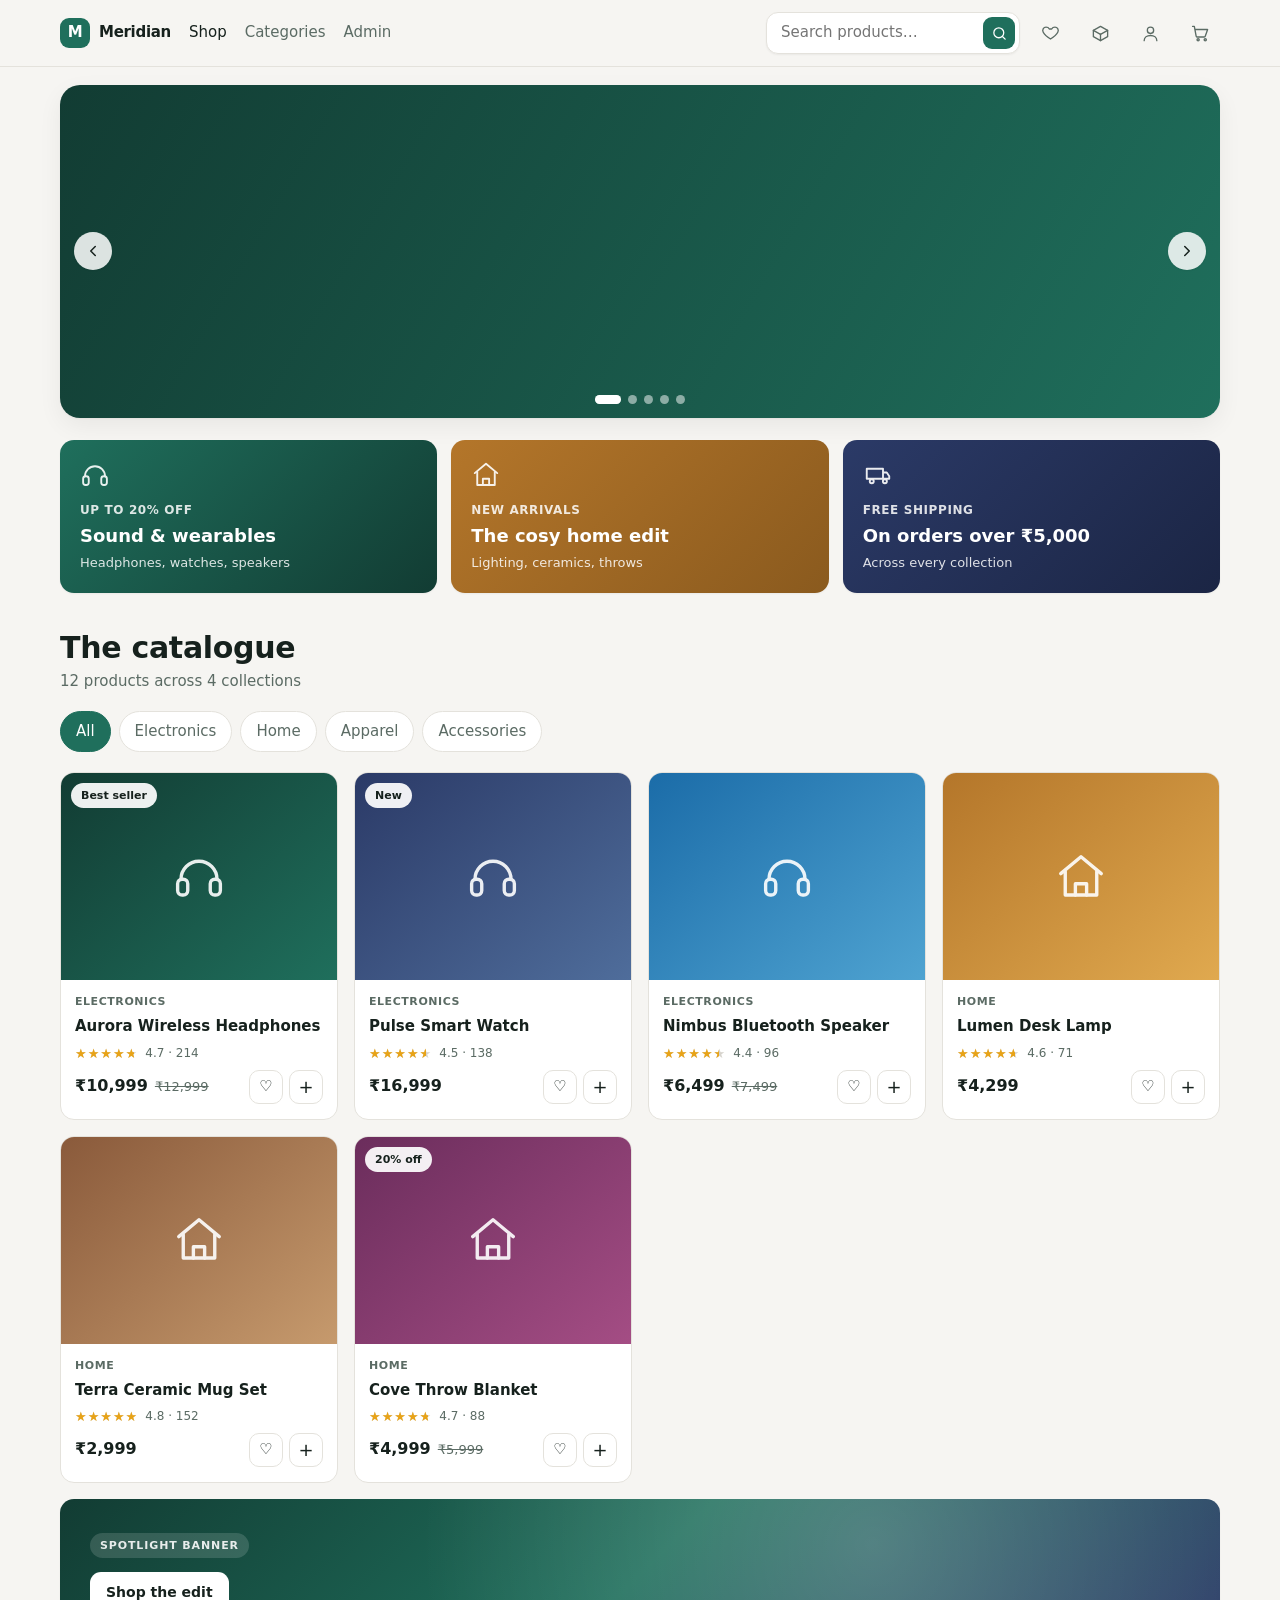
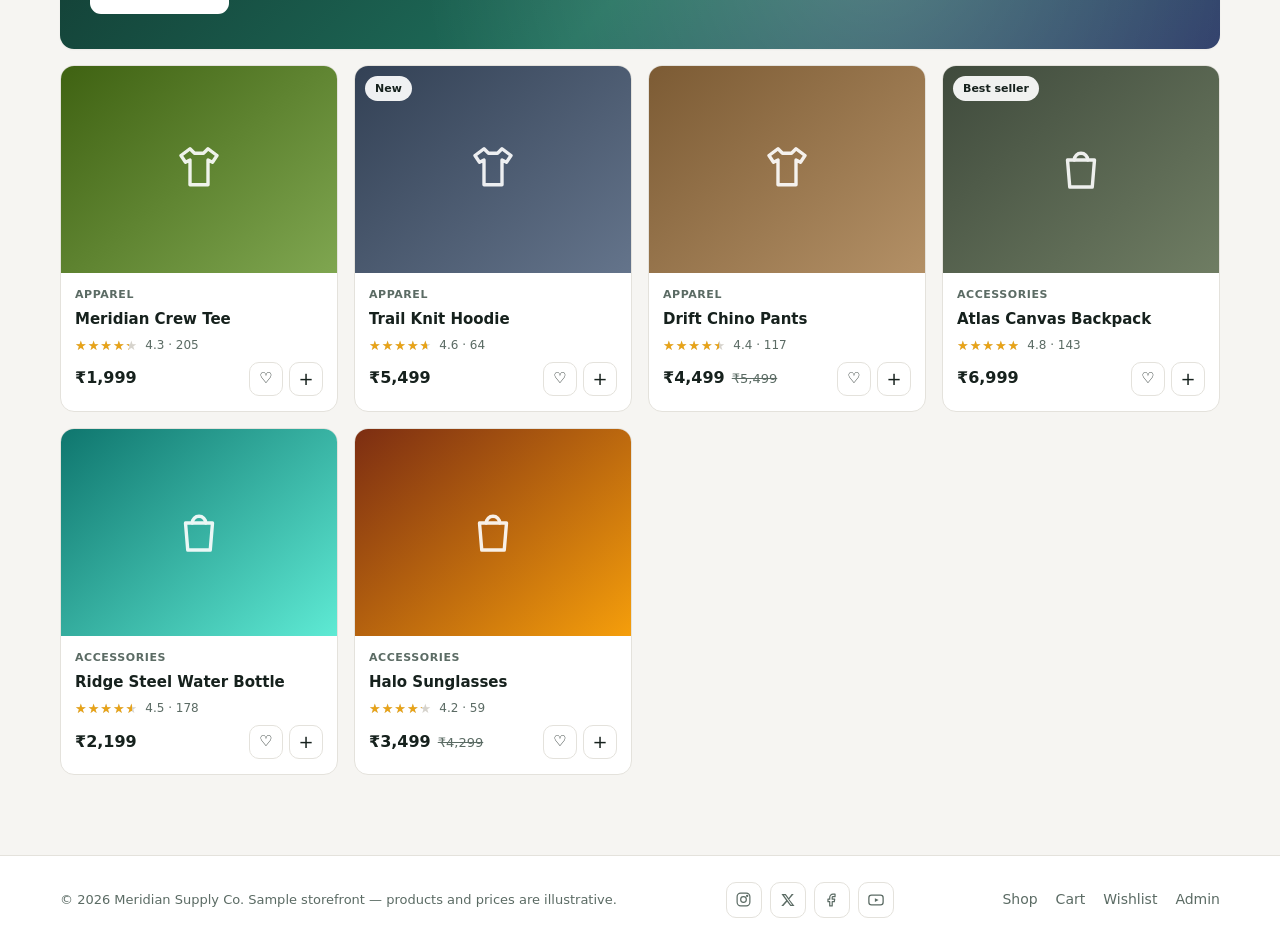
==== index.html @ 1665ed3d "Add files via upload" ====
<!doctype html>
<html lang="en">
<head>
  <meta charset="utf-8" />
  <meta name="viewport" content="width=device-width, initial-scale=1" />
  <title>Meridian — Everyday essentials, thoughtfully sourced</title>
  <meta name="description" content="Meridian is a multi-category storefront for electronics, home goods, apparel and accessories. Shop a curated catalogue with fast, secure checkout." />
  <link rel="stylesheet" href="css/styles.css" />
</head>
<body>
  <header class="site-header">
    <div class="wrap header-inner">
      <a class="brand" href="index.html">
        <span class="mark">M</span>
        <span data-store-name>Meridian</span>
      </a>
      <nav class="main-nav" aria-label="Primary">
        <a href="index.html" aria-current="page">Shop</a>
        <a href="index.html#catalogue" data-scroll>Categories</a>
        <a href="html/admin.html">Admin</a>
      </nav>
      <div class="header-actions">
        <form class="search" role="search" action="index.html" method="get" id="search-form">
          <input type="search" id="search-input" name="q" placeholder="Search products…" aria-label="Search products" autocomplete="off" />
          <button type="submit" aria-label="Search">
            <svg width="17" height="17" viewBox="0 0 24 24" fill="none" stroke="currentColor" stroke-width="1.8" stroke-linecap="round"><circle cx="11" cy="11" r="7"/><path d="m20 20-3.5-3.5"/></svg>
          </button>
        </form>
        <a class="icon-btn" href="html/wishlist.html" aria-label="Wishlist">
          <svg width="19" height="19" viewBox="0 0 24 24" fill="none" stroke="currentColor" stroke-width="1.7" stroke-linecap="round" stroke-linejoin="round"><path d="M12 20s-7-4.6-9.2-8.6C1.2 8.4 3 5 6.4 5c2 0 3.4 1 4.1 2.3h3c.7-1.3 2.1-2.3 4.1-2.3 3.4 0 5.2 3.4 3.6 6.4C19 15.4 12 20 12 20Z" transform="translate(0 -1)"/></svg>
          <span class="icon-badge" data-wishlist-count data-count="0">0</span>
        </a>
        <a class="icon-btn" href="html/orders.html" aria-label="Your orders">
          <svg width="19" height="19" viewBox="0 0 24 24" fill="none" stroke="currentColor" stroke-width="1.7" stroke-linecap="round" stroke-linejoin="round"><path d="M21 8 12 3 3 8v8l9 5 9-5Z"/><path d="M3 8l9 5 9-5"/><path d="M12 13v8"/></svg>
        </a>
        <a class="icon-btn" href="html/profile.html" aria-label="Your profile">
          <svg width="19" height="19" viewBox="0 0 24 24" fill="none" stroke="currentColor" stroke-width="1.7" stroke-linecap="round" stroke-linejoin="round"><circle cx="12" cy="8" r="4"/><path d="M4 21c0-4 3.6-6.5 8-6.5s8 2.5 8 6.5"/></svg>
        </a>
        <a class="cart-link" href="html/cart.html" aria-label="View cart">
          <svg width="18" height="18" viewBox="0 0 24 24" fill="none" stroke="currentColor" stroke-width="1.7" stroke-linecap="round" stroke-linejoin="round"><circle cx="9" cy="20" r="1.4"/><circle cx="18" cy="20" r="1.4"/><path d="M2 3h2.2l2.3 12.2a1.5 1.5 0 0 0 1.5 1.2h8.6a1.5 1.5 0 0 0 1.5-1.2L21 7H5.3"/></svg>
          <span>Cart</span>
          <span class="cart-badge" data-cart-count data-count="0">0</span>
        </a>
      </div>
    </div>
  </header>

  <main class="wrap">
    <section class="hero" id="hero" aria-roledescription="carousel" aria-label="Featured promotions">
      <div class="hero-slider" id="hero-slider"></div>
      <button class="hero-arrow prev" id="hero-prev" aria-label="Previous slide">
        <svg width="18" height="18" viewBox="0 0 24 24" fill="none" stroke="currentColor" stroke-width="2" stroke-linecap="round" stroke-linejoin="round"><path d="m15 18-6-6 6-6"/></svg>
      </button>
      <button class="hero-arrow next" id="hero-next" aria-label="Next slide">
        <svg width="18" height="18" viewBox="0 0 24 24" fill="none" stroke="currentColor" stroke-width="2" stroke-linecap="round" stroke-linejoin="round"><path d="m9 18 6-6-6-6"/></svg>
      </button>
      <div class="dots" id="hero-dots" role="tablist" aria-label="Choose slide"></div>
    </section>

    <section class="banners" id="banners" aria-label="Promotions"></section>

    <section class="section" id="catalogue">
      <div class="section-head">
        <div>
          <h2>The catalogue</h2>
          <p><span id="result-count">12</span> products across <span id="collection-count">four</span> collections</p>
        </div>
      </div>

      <div class="filters" id="filters" role="group" aria-label="Filter by category"></div>

      <div class="grid" id="grid" aria-live="polite"></div>

      <p id="no-results" class="empty" hidden>No products match your search or category.</p>
    </section>
  </main>

  <footer class="site-footer">
    <div class="wrap footer-inner">
      <div>
        <p>© 2026 <span data-store-name>Meridian</span> Supply Co. Sample storefront — products and prices are illustrative.</p>
      </div>
      <div class="footer-social" aria-label="Social media">
        <a href="https://www.instagram.com/" target="_blank" rel="noopener" aria-label="Meridian on Instagram"><svg width="17" height="17" viewBox="0 0 24 24" fill="none" stroke="currentColor" stroke-width="1.7" stroke-linecap="round" stroke-linejoin="round"><rect x="3" y="3" width="18" height="18" rx="5"/><circle cx="12" cy="12" r="4"/><circle cx="17.2" cy="6.8" r=".8" fill="currentColor"/></svg></a>
        <a href="https://x.com/" target="_blank" rel="noopener" aria-label="Meridian on X"><svg width="16" height="16" viewBox="0 0 24 24" fill="currentColor"><path d="M17.5 3h3.1l-6.8 7.8L21.8 21h-6.3l-4.9-6.4L5 21H1.9l7.3-8.3L2.2 3h6.4l4.4 5.9ZM16.4 19.2h1.7L7.7 4.7H5.9Z"/></svg></a>
        <a href="https://www.facebook.com/" target="_blank" rel="noopener" aria-label="Meridian on Facebook"><svg width="17" height="17" viewBox="0 0 24 24" fill="none" stroke="currentColor" stroke-width="1.7" stroke-linecap="round" stroke-linejoin="round"><path d="M14 8h3V4.5h-3A4.5 4.5 0 0 0 9.5 9v2.5H7V15h2.5v6H13v-6h3l.5-3.5H13V9a1 1 0 0 1 1-1Z"/></svg></a>
        <a href="https://www.youtube.com/" target="_blank" rel="noopener" aria-label="Meridian on YouTube"><svg width="18" height="18" viewBox="0 0 24 24" fill="none" stroke="currentColor" stroke-width="1.7" stroke-linecap="round" stroke-linejoin="round"><rect x="2.5" y="5.5" width="19" height="13" rx="3.5"/><path d="m10.5 9.5 5 2.5-5 2.5Z" fill="currentColor" stroke="none"/></svg></a>
      </div>
      <nav class="footer-links" aria-label="Footer">
        <a href="index.html">Shop</a>
        <a href="html/cart.html">Cart</a>
        <a href="html/wishlist.html">Wishlist</a>
        <a href="html/admin.html">Admin</a>
      </nav>
    </div>
  </footer>

  <script src="js/products.js"></script>
  <script src="js/store.js"></script>
  <script>
    const params = new URLSearchParams(location.search);
    let activeCategory = CATEGORIES.includes(params.get("cat")) ? params.get("cat") : "All";
    let query = (params.get("q") || "").trim().toLowerCase();

    const searchInput = document.getElementById("search-input");
    searchInput.value = query ? params.get("q") : "";

    function matches(p) {
      if (activeCategory !== "All" && p.category !== activeCategory) return false;
      if (!query) return true;
      const hay = p.name + " " + p.category + " " + p.desc + " " + (p.sku || "") + " " + (Array.isArray(p.tags) ? p.tags.join(" ") : "");
      return hay.toLowerCase().includes(query);
    }

    function cardHTML(p) {
      const badge = p.badge ? `<span class="badge">${p.badge}</span>` : "";
      const d = productDiscount(p);
      const now = priceOf(p);
      const was = d && now !== p.price
        ? `<span class="was">${money(p.price)}</span>`
        : (p.was ? `<span class="was">${money(p.was)}</span>` : "");
      const wished = inWishlist(p.id);
      return `
        <article class="card">
          <a class="card-media" href="html/product.html?id=${p.id}" style="${productMediaStyle(p)}" aria-label="${p.name}">
            ${badge}
            ${productMediaIcon(p)}
          </a>
          <div class="card-body">
            <span class="card-cat">${p.category}</span>
            <a class="card-title" href="html/product.html?id=${p.id}">${p.name}</a>
            <div class="card-rating">${starsHTML(p.rating, { size: 13, showValue: false })}<span class="rc">${p.rating.toFixed(1)} · ${p.reviewCount}</span></div>
            <div class="card-foot">
              <span class="price">${money(now)}${was}</span>
              <span style="display:flex;gap:6px;align-items:center">
                <button class="add-btn wish-btn ${wished ? "added" : ""}" data-wish="${p.id}" aria-label="${wished ? "Remove" : "Add"} ${p.name} ${wished ? "from" : "to"} wishlist" aria-pressed="${wished}" title="Wishlist">${wished ? "♥" : "♡"}</button>
                <button class="add-btn" data-add="${p.id}" aria-label="Add ${p.name} to cart" title="Add to cart">+</button>
              </span>
            </div>
          </div>
        </article>`;
    }

    function renderFilters() {
      const wrap = document.getElementById("filters");
      wrap.innerHTML = CATEGORIES.map((c) =>
        `<button class="chip" data-cat="${c}" aria-pressed="${c === activeCategory}">${c}</button>`
      ).join("");
      wrap.querySelectorAll("[data-cat]").forEach((btn) => {
        btn.addEventListener("click", () => {
          activeCategory = btn.getAttribute("data-cat");
          renderFilters();
          renderGrid();
        });
      });
    }

    function gridBannerHTML() {
      const g = getGridBanner();
      if (!g.enabled) return "";
      const bg = g.image
        ? ` style="background-image:linear-gradient(rgba(0,0,0,.25),rgba(0,0,0,.45)),url('${esc(g.image)}');background-size:cover;background-position:center"`
        : "";
      const href = g.linkType === "none" ? "" : bannerHref({ linkType: g.linkType, target: g.target });
      const cta = (g.ctaLabel && href) ? `<a class="btn btn-light gb-cta" href="${esc(href)}">${esc(g.ctaLabel)}</a>` : "";
      return `
        <div class="grid-banner" role="region" aria-label="${esc(g.name)}"${bg}>
          <div class="gb-inner">
            <span class="gb-name">${esc(g.name)}</span>
            ${cta}
          </div>
        </div>`;
    }

    function renderGrid() {
      const grid = document.getElementById("grid");
      const list = PRODUCTS.filter(matches);
      const cards = list.map(cardHTML);
      if (cards.length >= 4) cards.splice(Math.ceil(cards.length / 2), 0, gridBannerHTML());
      grid.innerHTML = cards.join("");
      document.getElementById("result-count").textContent = String(list.length);
      document.getElementById("collection-count").textContent = String(CATEGORIES.length - 1);
      document.getElementById("no-results").hidden = list.length !== 0;

      grid.querySelectorAll("[data-add]").forEach((btn) => {
        btn.addEventListener("click", () => {
          const id = btn.getAttribute("data-add");
          addToCart(id, 1);
          btn.classList.add("added");
          btn.textContent = "✓";
          toast(`Added ${getProduct(id).name} to cart`);
          setTimeout(() => { btn.classList.remove("added"); btn.textContent = "+"; }, 1000);
        });
      });
      grid.querySelectorAll("[data-wish]").forEach((btn) => {
        btn.addEventListener("click", () => {
          const id = btn.getAttribute("data-wish");
          const now = toggleWishlist(id);
          btn.classList.toggle("added", now);
          btn.textContent = now ? "♥" : "♡";
          btn.setAttribute("aria-pressed", String(now));
          toast(now ? `Saved ${getProduct(id).name} to wishlist` : `Removed ${getProduct(id).name} from wishlist`);
        });
      });
    }

    // Live search on this page; the form also works without JS via ?q=.
    searchInput.addEventListener("input", () => {
      query = searchInput.value.trim().toLowerCase();
      renderGrid();
    });
    document.getElementById("search-form").addEventListener("submit", (e) => {
      e.preventDefault();
      query = searchInput.value.trim().toLowerCase();
      renderGrid();
      document.getElementById("catalogue").scrollIntoView({ behavior: "smooth" });
    });

    // Promotional banners, rendered from the admin-configurable list.
    const TAG_ICON = '<svg viewBox="0 0 24 24" fill="none" stroke="currentColor" stroke-width="1.5" stroke-linecap="round" stroke-linejoin="round"><path d="M3 7h13v8H3zM16 10h3l2 3v2h-5z"/><circle cx="7" cy="17" r="1.6"/><circle cx="17.5" cy="17" r="1.6"/></svg>';
    function esc(s) { return String(s == null ? "" : s).replace(/[&<>"']/g, (c) => ({ "&": "&amp;", "<": "&lt;", ">": "&gt;", '"': "&quot;", "'": "&#39;" }[c])); }
    function bannerIcon(b) {
      if (b.linkType === "category") return iconFor(b.target);
      if (b.linkType === "product") { const p = getProduct(b.target); return p ? iconFor(p.category) : TAG_ICON; }
      return TAG_ICON;
    }
    function bannerHref(b) {
      if (b.linkType === "product") return "html/product.html?id=" + encodeURIComponent(b.target);
      if (b.linkType === "url") return b.target || "#";
      if (b.linkType === "category") return "index.html?cat=" + encodeURIComponent(b.target);
      return b.target || "#catalogue";
    }
    function renderBanners() {
      const wrap = document.getElementById("banners");
      const list = getBanners();
      wrap.hidden = list.length === 0;
      wrap.innerHTML = list.map((b) => {
        const attrs = [];
        if (b.linkType === "category") attrs.push(`data-banner-cat="${esc(b.target)}"`);
        if (b.linkType === "scroll") attrs.push("data-scroll");
        if (b.linkType === "url") attrs.push('target="_blank" rel="noopener"');
        const img = b.image ? ` style="background-image:linear-gradient(rgba(0,0,0,.15),rgba(0,0,0,.45)),url('${esc(b.image)}');background-size:cover;background-position:center"` : "";
        return `<a class="banner banner-${esc(b.theme)}" href="${esc(bannerHref(b))}" ${attrs.join(" ")}${img}>
          <span class="b-icon" aria-hidden="true">${bannerIcon(b)}</span>
          <span class="b-kicker">${esc(b.kicker)}</span>
          <span class="b-title">${esc(b.title)}</span>
          <span class="b-sub">${esc(b.sub)}</span>
        </a>`;
      }).join("");
    }

    renderBanners();

    // Banner tiles set the category without a reload.
    document.querySelectorAll("[data-banner-cat]").forEach((a) => {
      a.addEventListener("click", (e) => {
        e.preventDefault();
        activeCategory = a.getAttribute("data-banner-cat");
        renderFilters();
        renderGrid();
        document.getElementById("catalogue").scrollIntoView({ behavior: "smooth", block: "start" });
      });
    });

    // Smooth in-page scrolling for anchor links.
    document.querySelectorAll("[data-scroll]").forEach((a) => {
      a.addEventListener("click", (e) => {
        const href = a.getAttribute("href");
        const hash = href.indexOf("#") >= 0 ? href.slice(href.indexOf("#")) : null;
        if (hash && document.querySelector(hash)) {
          e.preventDefault();
          document.querySelector(hash).scrollIntoView({ behavior: "smooth", block: "start" });
        }
      });
    });

    renderFilters();
    renderGrid();

    // Hero (auto-scrolling banner) slides, rendered from the admin slideshow.
    function slideHref(s) {
      if (s.linkType === "product") return "html/product.html?id=" + encodeURIComponent(s.target);
      if (s.linkType === "category") return "index.html?cat=" + encodeURIComponent(s.target);
      if (s.linkType === "url") return s.target || "#";
      return "";
    }
    function renderHeroSlides() {
      const wrap = document.getElementById("hero-slider");
      const list = getHeroSlides();
      wrap.innerHTML = list.map((s, i) => {
        const bg = s.image
          ? `background-image:linear-gradient(rgba(0,0,0,.18),rgba(0,0,0,.42)),url('${esc(s.image)}');background-size:cover;background-position:center`
          : `background:linear-gradient(120deg, ${esc(s.grad[0])}, ${esc(s.grad[1])})`;
        const href = slideHref(s);
        const ext = s.linkType === "url" ? ' target="_blank" rel="noopener"' : "";
        const copy = (s.kicker || s.title || s.sub)
          ? `<div class="slide-copy">${s.kicker ? `<span class="s-kicker">${esc(s.kicker)}</span>` : ""}${s.title ? `<h2 class="s-title">${esc(s.title)}</h2>` : ""}${s.sub ? `<p class="s-sub">${esc(s.sub)}</p>` : ""}${href ? `<a class="btn btn-light" href="${esc(href)}"${ext}>Shop now</a>` : ""}</div>`
          : (href ? `<a class="slide-link" href="${esc(href)}"${ext} aria-label="Open promotion"></a>` : "");
        return `<div class="slide${i === 0 ? " active" : ""}" style="${bg}" role="group" aria-label="${i + 1} of ${list.length}">${copy}</div>`;
      }).join("");
    }
    renderHeroSlides();

    // Hero carousel: 6 auto-advancing slides with animated dot indicators.
    (function initHero() {
      const hero = document.getElementById("hero");
      const slides = Array.from(document.getElementById("hero-slider").querySelectorAll(".slide"));
      const dotsWrap = document.getElementById("hero-dots");
      const INTERVAL = 5000;
      let index = 0;
      let timer = null;

      slides.forEach((_, i) => {
        const dot = document.createElement("button");
        dot.className = "dot";
        dot.setAttribute("role", "tab");
        dot.setAttribute("aria-label", "Go to slide " + (i + 1));
        dot.addEventListener("click", () => { go(i); restart(); });
        dotsWrap.appendChild(dot);
      });
      const dots = Array.from(dotsWrap.querySelectorAll(".dot"));

      function render() {
        slides.forEach((s, i) => s.classList.toggle("active", i === index));
        dots.forEach((d, i) => {
          d.classList.remove("active");
          d.setAttribute("aria-selected", String(i === index));
        });
        void dots[index].offsetWidth; // force reflow so the fill animation restarts
        dots[index].classList.add("active");
      }
      function go(i) { index = (i + slides.length) % slides.length; render(); }
      function next() { go(index + 1); }
      function prev() { go(index - 1); }
      function restart() { clearInterval(timer); timer = setInterval(next, INTERVAL); }

      document.getElementById("hero-next").addEventListener("click", () => { next(); restart(); });
      document.getElementById("hero-prev").addEventListener("click", () => { prev(); restart(); });
      hero.addEventListener("mouseenter", () => clearInterval(timer));
      hero.addEventListener("mouseleave", restart);

      render();
      restart();
    })();
  </script>
</body>
</html>
---- css/styles.css ----
/* Meridian storefront styles */
:root {
  --bg: #f6f5f2;
  --surface: #ffffff;
  --ink: #16211d;
  --ink-soft: #5b6b64;
  --line: #e4e2dc;
  --accent: #1f6f5c;
  --accent-ink: #123c33;
  --star: #e8a317;
  --danger: #b42318;
  --radius: 14px;
  --shadow: 0 1px 2px rgba(16, 24, 20, .04), 0 8px 24px rgba(16, 24, 20, .06);
  --shadow-sm: 0 1px 2px rgba(16, 24, 20, .05);
}
* { box-sizing: border-box; }
html { scroll-behavior: smooth; }
body {
  margin: 0;
  background: var(--bg);
  color: var(--ink);
  font: 15px/1.55 ui-sans-serif, system-ui, -apple-system, "Segoe UI", Roboto, Helvetica, Arial, sans-serif;
  -webkit-font-smoothing: antialiased;
}
a { color: inherit; text-decoration: none; }
img, svg { display: block; }
button { font: inherit; cursor: pointer; }
.wrap { width: min(1160px, 100% - 40px); margin-inline: auto; }
h1, h2, h3 { line-height: 1.15; margin: 0; letter-spacing: -.01em; }
h1 { font-size: clamp(28px, 4vw, 44px); }
h2 { font-size: clamp(22px, 3vw, 30px); }
p { margin: 0; }

/* Header */
.site-header { position: sticky; top: 0; z-index: 40; background: rgba(246, 245, 242, .85); backdrop-filter: saturate(1.2) blur(8px); border-bottom: 1px solid var(--line); }
.header-inner { display: flex; align-items: center; gap: 18px; height: 66px; flex-wrap: nowrap; }
.brand { display: flex; align-items: center; gap: 9px; font-weight: 700; letter-spacing: -.02em; flex: 0 0 auto; }
.brand .mark { display: grid; place-items: center; width: 30px; height: 30px; border-radius: 9px; background: var(--accent); color: #fff; font-size: 15px; }
.brand .mark.has-logo { width: auto; max-width: 160px; background: transparent; }
.brand .mark.has-logo img { height: 30px; width: auto; max-width: 160px; object-fit: contain; border-radius: 9px; display: block; }
.main-nav { display: flex; gap: 18px; flex: 0 0 auto; }
.main-nav a { color: var(--ink-soft); font-weight: 500; }
.main-nav a:hover, .main-nav a[aria-current="page"] { color: var(--ink); }
.header-actions { display: flex; align-items: center; gap: 10px; margin-left: auto; flex-wrap: nowrap; flex: 1; min-width: 0; justify-content: flex-end; }

.search { display: flex; align-items: center; gap: 6px; background: var(--surface); border: 1px solid var(--line); border-radius: 12px; padding: 4px 4px 4px 12px; min-width: 250px; box-shadow: var(--shadow-sm); order: 0; }
.search input { border: 0; outline: 0; background: transparent; flex: 1; min-width: 0; font: inherit; color: var(--ink); }
.search button { display: grid; place-items: center; width: 32px; height: 32px; flex: 0 0 32px; border: 0; border-radius: 9px; background: var(--accent); color: #fff; }
.search button:hover { background: var(--accent-ink); }

.icon-btn, .cart-link { position: relative; display: grid; place-items: center; width: 40px; height: 40px; flex: 0 0 40px; border-radius: 12px; color: var(--ink-soft); border: 1px solid transparent; transition: background .15s, color .15s, border-color .15s; }
.icon-btn:hover, .cart-link:hover { background: var(--surface); color: var(--ink); border-color: var(--line); }
.icon-btn svg, .cart-link svg { width: 19px; height: 19px; flex: 0 0 19px; }
.cart-link > span:not(.cart-badge) { display: none; }
.icon-badge, .cart-badge { position: absolute; top: 2px; right: 2px; min-width: 17px; height: 17px; padding: 0 4px; display: grid; place-items: center; border-radius: 999px; background: var(--accent); color: #fff; font-size: 10px; font-weight: 700; line-height: 1; border: 2px solid var(--bg); }
.icon-badge[data-count="0"], .cart-badge[data-count="0"] { opacity: 0; }

/* Announcement long banner (full-width strip above the sticky header) */
.announce { width: 100%; padding: 9px 16px; text-align: center; font-size: 13px; font-weight: 600; line-height: 1.4; background: var(--accent); color: #fff; overflow-wrap: break-word; }
.announce.theme-dark { background: var(--ink); color: #fff; }
.announce.theme-light { background: var(--surface); color: var(--ink); border-bottom: 1px solid var(--line); }

/* Hero carousel */
.hero { position: relative; margin-top: 18px; }
.hero-slider { position: relative; height: clamp(280px, 26vw, 400px); border-radius: 20px; overflow: hidden; box-shadow: var(--shadow); }
.slide { position: absolute; inset: 0; opacity: 0; transform: translateX(24px); transition: opacity .6s ease, transform .6s ease; }
.slide.active { opacity: 1; transform: none; }
.slide-inner { position: absolute; inset: 0; display: flex; flex-direction: column; justify-content: center; gap: 12px; padding: 40px; color: #fff; max-width: 640px; }
.eyebrow { display: inline-block; font-size: 12px; font-weight: 600; letter-spacing: .06em; text-transform: uppercase; background: rgba(255, 255, 255, .18); padding: 5px 11px; border-radius: 999px; width: fit-content; }
.slide h1 { font-size: clamp(24px, 3.4vw, 38px); }
.slide p { color: rgba(255, 255, 255, .9); max-width: 46ch; }
.slide-copy { position: absolute; left: 0; right: 0; bottom: 0; padding: 22px clamp(18px, 3vw, 34px) 46px; display: flex; flex-direction: column; align-items: flex-start; gap: 5px; color: #fff; max-height: 100%; overflow: hidden; }
.s-kicker { font-size: clamp(10px, 1.4vw, 12px); font-weight: 700; letter-spacing: .08em; text-transform: uppercase; opacity: .9; }
.s-title { font-size: clamp(19px, 3.4vw, 36px); font-weight: 800; color: #fff; line-height: 1.12; }
.s-sub { font-size: clamp(12px, 1.5vw, 14px); color: rgba(255, 255, 255, .92); max-width: 52ch; }
.slide-copy .btn-light { margin-top: 8px; padding: 9px 15px; font-size: 14px; }
.slide-link { position: absolute; inset: 0; }
.slide-preview { max-width: 100%; max-height: 140px; border-radius: 10px; border: 1px solid var(--line); margin-top: 8px; }
.logo-preview { max-width: 160px; max-height: 70px; border-radius: 10px; border: 1px solid var(--line); margin-top: 8px; background: repeating-conic-gradient(#eee 0% 25%, #fff 0% 50%) 50% / 16px 16px; object-fit: contain; }
.hero-cta { display: flex; gap: 10px; flex-wrap: wrap; margin-top: 6px; }
.btn { display: inline-flex; align-items: center; gap: 8px; padding: 11px 18px; border-radius: 11px; font-weight: 600; border: 1px solid transparent; transition: transform .12s, background .15s, color .15s; }
.btn:active { transform: translateY(1px); }
.btn-light { background: #fff; color: var(--ink); }
.btn-ghost { background: transparent; color: #fff; border-color: rgba(255, 255, 255, .4); }
.hero-arrow { position: absolute; top: 50%; transform: translateY(-50%); display: grid; place-items: center; width: 38px; height: 38px; border-radius: 999px; border: 0; background: rgba(255, 255, 255, .85); color: var(--ink); box-shadow: var(--shadow-sm); z-index: 3; }
.hero-arrow:hover { background: #fff; }
.hero-arrow.prev { left: 14px; }
.hero-arrow.next { right: 14px; }
.dots { position: absolute; bottom: 14px; left: 50%; transform: translateX(-50%); display: flex; gap: 7px; z-index: 3; }
.dot { position: relative; width: 9px; height: 9px; padding: 0; border-radius: 999px; border: 0; background: rgba(255, 255, 255, .5); overflow: hidden; transition: width .3s; }
.dot.active { width: 26px; background: rgba(255, 255, 255, .35); }
.dot.active::after { content: ""; position: absolute; inset: 0; background: #fff; transform-origin: left; animation: dotFill 5s linear forwards; }
@keyframes dotFill { from { transform: scaleX(0); } to { transform: scaleX(1); } }

/* Banners */
.banners { display: grid; grid-template-columns: repeat(3, 1fr); gap: 14px; margin: 22px 0 8px; }
.banner { position: relative; display: flex; flex-direction: column; gap: 3px; padding: 20px; border-radius: var(--radius); color: #fff; overflow: hidden; box-shadow: var(--shadow-sm); transition: transform .15s, box-shadow .15s; }
.banner:hover { transform: translateY(-2px); box-shadow: var(--shadow); }
.banner-a { background: linear-gradient(135deg, #1f6f5c, #123c33); }
.banner-b { background: linear-gradient(135deg, #b4762a, #8a5a1e); }
.banner-c { background: linear-gradient(135deg, #2b3a67, #1b2544); }
.b-icon { width: 30px; height: 30px; margin-bottom: 8px; opacity: .9; }
.b-icon svg { width: 30px; height: 30px; }
.b-kicker { font-size: 12px; font-weight: 600; letter-spacing: .05em; text-transform: uppercase; opacity: .85; }
.b-title { font-size: 18px; font-weight: 700; }
.b-sub { font-size: 13px; opacity: .85; }

/* Section */
.section { padding: 30px 0 60px; }
.section-head { display: flex; align-items: flex-end; justify-content: space-between; gap: 20px; margin-bottom: 18px; }
.section-head p { color: var(--ink-soft); margin-top: 4px; }
.filters { display: flex; gap: 8px; flex-wrap: wrap; margin-bottom: 20px; }
.chip { padding: 8px 15px; border-radius: 999px; border: 1px solid var(--line); background: var(--surface); color: var(--ink-soft); font-weight: 500; transition: all .15s; }
.chip:hover { border-color: var(--accent); color: var(--accent); }
.chip[aria-pressed="true"] { background: var(--accent); border-color: var(--accent); color: #fff; }

/* Grid + cards */
.grid { display: grid; grid-template-columns: repeat(4, 1fr); gap: 16px; }
.card { background: var(--surface); border: 1px solid var(--line); border-radius: var(--radius); overflow: hidden; display: flex; flex-direction: column; transition: transform .15s, box-shadow .15s; }
.card:hover { transform: translateY(-3px); box-shadow: var(--shadow); }
.card-media { position: relative; display: grid; place-items: center; aspect-ratio: 4 / 3; }
.card-media svg { width: 54px; height: 54px; opacity: .9; }
.badge { position: absolute; top: 10px; left: 10px; padding: 4px 10px; border-radius: 999px; background: rgba(255, 255, 255, .92); color: var(--ink); font-size: 11px; font-weight: 700; }
.card-body { padding: 13px 14px 15px; display: flex; flex-direction: column; gap: 7px; flex: 1; }
.card-cat { font-size: 11px; font-weight: 600; letter-spacing: .05em; text-transform: uppercase; color: var(--ink-soft); }
.card-title { font-weight: 600; line-height: 1.3; }
.card-title:hover { color: var(--accent); }
.card-rating { display: flex; align-items: center; gap: 7px; }
.card-rating .rc { font-size: 12px; color: var(--ink-soft); }
.card-foot { display: flex; align-items: center; justify-content: space-between; gap: 10px; margin-top: auto; }
.price { font-weight: 700; font-size: 16px; display: flex; align-items: baseline; gap: 7px; }
.was { font-size: 13px; font-weight: 500; color: var(--ink-soft); text-decoration: line-through; }
.add-btn { display: grid; place-items: center; width: 34px; height: 34px; border-radius: 10px; border: 1px solid var(--line); background: var(--surface); color: var(--ink); font-size: 18px; line-height: 1; transition: all .15s; }
.add-btn:hover { border-color: var(--accent); color: var(--accent); }
.add-btn.added { background: var(--accent); border-color: var(--accent); color: #fff; }
.wish-btn { font-size: 15px; }

/* Stars */
.stars-wrap { display: inline-flex; align-items: center; gap: 5px; }
.stars { position: relative; display: inline-block; line-height: 1; letter-spacing: 1px; }
.stars-bg { color: #d6d3cc; }
.stars-fill { position: absolute; inset: 0; overflow: hidden; white-space: nowrap; color: var(--star); }
.stars-val { font-size: 12px; font-weight: 600; color: var(--ink-soft); }

/* Grid banner (decorative) */
.grid-banner { position: relative; grid-column: 1 / -1; display: flex; align-items: center; border-radius: var(--radius); min-height: 150px; overflow: hidden; background: linear-gradient(135deg, #123c33, #1f6f5c, #2b3a67); box-shadow: var(--shadow-sm); }
.grid-banner::after { content: ""; position: absolute; inset: 0; background: radial-gradient(circle at 70% 30%, rgba(255, 255, 255, .22), transparent 55%); }
.gb-inner { position: relative; z-index: 1; display: flex; flex-direction: column; align-items: flex-start; gap: 6px; width: 100%; padding: 24px 30px; color: #fff; }
.gb-name { font-size: 11px; font-weight: 700; letter-spacing: .08em; text-transform: uppercase; opacity: .9; background: rgba(255, 255, 255, .16); padding: 4px 10px; border-radius: 999px; width: fit-content; }
.gb-cta { margin-top: 8px; padding: 9px 15px; font-size: 14px; }

.empty { color: var(--ink-soft); text-align: center; padding: 40px 0; }

/* Product detail */
.detail { display: grid; grid-template-columns: 1fr 1fr; gap: 34px; padding: 30px 0; }
.detail-media { position: relative; display: grid; place-items: center; aspect-ratio: 1; border-radius: 20px; color: #fff; box-shadow: var(--shadow); }
.detail-media svg { width: 120px; height: 120px; opacity: .9; }
.detail-info { display: flex; flex-direction: column; gap: 14px; }
.detail-info .card-cat { font-size: 12px; }
.detail-rating { display: flex; align-items: center; gap: 10px; }
.detail-rating a { font-size: 13px; color: var(--accent); font-weight: 600; }
.detail-price { font-size: 30px; font-weight: 700; display: flex; align-items: baseline; gap: 12px; }
.detail-blurb { color: var(--ink-soft); }
/* Variant option selectors on the product page */
.variants { display: flex; flex-direction: column; gap: 12px; }
.variant-group { display: flex; flex-direction: column; gap: 7px; }
.variant-name { font-size: 13px; color: var(--ink-soft); }
.variant-name strong { color: var(--ink); font-weight: 600; }
.variant-pills { display: flex; flex-wrap: wrap; gap: 8px; }
.variant-pill { border: 1px solid var(--line); background: var(--surface); color: var(--ink); border-radius: 999px; padding: 7px 14px; font-size: 13px; cursor: pointer; transition: border-color .15s, background .15s, color .15s; }
.variant-pill:hover { border-color: var(--accent); }
.variant-pill.selected { border-color: var(--accent); background: rgba(31, 111, 92, .08); color: var(--accent-ink); font-weight: 600; }
.qty-row { display: flex; align-items: center; gap: 14px; flex-wrap: wrap; }
.stepper { display: inline-flex; align-items: center; border: 1px solid var(--line); border-radius: 11px; overflow: hidden; background: var(--surface); }
.stepper button { width: 38px; height: 40px; border: 0; background: transparent; color: var(--ink); font-size: 18px; }
.stepper button:hover { background: var(--bg); }
.stepper input { width: 46px; height: 40px; border: 0; text-align: center; font: inherit; font-weight: 600; outline: 0; background: transparent; -moz-appearance: textfield; }
.stepper input::-webkit-outer-spin-button, .stepper input::-webkit-inner-spin-button { -webkit-appearance: none; margin: 0; }
.btn-primary { background: var(--accent); color: #fff; border-color: var(--accent); }
.btn-primary:hover { background: var(--accent-ink); border-color: var(--accent-ink); }
.btn-outline { background: var(--surface); color: var(--ink); border-color: var(--line); }
.btn-outline:hover { border-color: var(--accent); color: var(--accent); }
.feature-list { list-style: none; padding: 0; margin: 6px 0 0; display: grid; gap: 8px; }
.feature-list li { display: flex; gap: 9px; align-items: flex-start; color: var(--ink-soft); }
.feature-list li::before { content: "✓"; color: var(--accent); font-weight: 700; }
.meta-list { display: grid; gap: 6px; margin-top: 8px; font-size: 13px; color: var(--ink-soft); border-top: 1px solid var(--line); padding-top: 14px; }

/* Product media gallery + thumbnails (storefront & admin) */
.detail-media-col { display: flex; flex-direction: column; }
.thumb-strip { display: flex; flex-wrap: wrap; gap: 10px; margin-top: 12px; }
.thumb-item { position: relative; display: block; width: 74px; height: 74px; padding: 0; border: 1px solid var(--line); border-radius: 12px; overflow: hidden; background: var(--surface); cursor: pointer; }
.thumb-item img { width: 100%; height: 100%; object-fit: cover; display: block; }
.thumb-item.selected { border-color: var(--accent); outline: 2px solid var(--accent); outline-offset: 1px; }
.thumb-del { position: absolute; top: 2px; right: 2px; width: 20px; height: 20px; border-radius: 50%; border: none; background: rgba(0,0,0,.62); color: #fff; font-size: 14px; line-height: 1; cursor: pointer; display: grid; place-items: center; }

/* Commerce / policy details on the product page */
.save-pill { font-size: 12px; font-weight: 700; color: #fff; background: var(--accent); padding: 3px 9px; border-radius: 999px; margin-left: 8px; vertical-align: middle; }
.stock { font-size: 13px; font-weight: 600; color: var(--accent); }
.stock.out { color: #b42318; }
.tag-row { display: flex; flex-wrap: wrap; gap: 7px; }
.tag-chip { font-size: 12px; color: var(--ink-soft); background: var(--bg); border: 1px solid var(--line); border-radius: 999px; padding: 3px 10px; }
.policy-row { display: grid; gap: 8px; margin-top: 4px; }
.policy { display: flex; flex-direction: column; gap: 2px; font-size: 13px; padding: 10px 12px; border: 1px solid var(--line); border-radius: 12px; background: var(--bg); }
.policy strong { font-size: 13px; color: var(--ink); }
.policy span { color: var(--ink-soft); }
.pdf-link { display: inline-flex; align-items: center; gap: 6px; font-size: 13px; font-weight: 600; color: var(--accent); text-decoration: none; width: fit-content; }
.pdf-link:hover { text-decoration: underline; }
.videos { padding: 6px 0 12px; }
.video-grid { display: grid; grid-template-columns: repeat(auto-fit, minmax(260px, 1fr)); gap: 16px; }
.video-frame { position: relative; aspect-ratio: 16 / 9; border-radius: 14px; overflow: hidden; background: #000; box-shadow: var(--shadow); }
.video-frame iframe, .video-frame video { width: 100%; height: 100%; border: 0; display: block; }

/* Product specifications (attributes) */
.specs { padding: 6px 0 12px; }
.spec-table { width: 100%; border-collapse: collapse; font-size: 14px; }
.spec-table th, .spec-table td { text-align: left; padding: 11px 14px; border-bottom: 1px solid var(--line); vertical-align: top; }
.spec-table th { width: 34%; font-weight: 600; color: var(--ink-soft); background: var(--bg); }
.spec-table tr:last-child th, .spec-table tr:last-child td { border-bottom: 0; }

/* Reviews */
.reviews { padding: 20px 0 60px; }
.reviews-head { display: grid; grid-template-columns: 200px 1fr; gap: 30px; align-items: center; margin-bottom: 26px; }
.rating-big { font-size: 52px; font-weight: 700; line-height: 1; }
.bars { display: grid; gap: 6px; }
.bar-row { display: grid; grid-template-columns: 42px 1fr 34px; align-items: center; gap: 10px; font-size: 12px; color: var(--ink-soft); }
.bar-track { height: 8px; border-radius: 999px; background: var(--line); overflow: hidden; }
.bar-fill { height: 100%; background: var(--star); }
/* Dashboard category breakdown reuses .bar-row but needs a label column wide
   enough for category names (the 42px default is sized for "5 ★" rating rows). */
#dash-cats .bar-row { grid-template-columns: minmax(96px, max-content) minmax(0, 1fr) 40px; gap: 12px; font-size: 13px; }
#dash-cats .bar-row > span:first-child { color: var(--ink); font-weight: 600; white-space: nowrap; }
#dash-cats .bar-fill { background: var(--accent); }
.review-list { display: grid; gap: 14px; }
.review { background: var(--surface); border: 1px solid var(--line); border-radius: var(--radius); padding: 16px 18px; }
.review-top { display: flex; align-items: center; justify-content: space-between; gap: 12px; margin-bottom: 6px; }
.review-who { font-weight: 600; }
.review-date { font-size: 12px; color: var(--ink-soft); }
.review h4 { margin: 4px 0; font-size: 15px; }
.review p { color: var(--ink-soft); font-size: 14px; }
.related { padding: 10px 0 60px; }
.related .grid { grid-template-columns: repeat(4, 1fr); }

/* Cart */
.cart-layout { display: grid; grid-template-columns: 1fr 340px; gap: 26px; padding: 30px 0 60px; align-items: start; }
.cart-lines { display: grid; gap: 12px; }
.cart-line { display: grid; grid-template-columns: 90px 1fr auto; gap: 16px; background: var(--surface); border: 1px solid var(--line); border-radius: var(--radius); padding: 14px; align-items: center; }
.line-media { display: grid; place-items: center; width: 90px; height: 90px; border-radius: 11px; color: #fff; }
.line-media svg { width: 40px; height: 40px; opacity: .9; }
.line-info { display: flex; flex-direction: column; gap: 6px; }
.line-info .card-cat { font-size: 11px; }
.line-title { font-weight: 600; }
.line-variant { font-size: 12px; color: var(--ink-soft); }
.line-actions { display: flex; align-items: center; gap: 12px; margin-top: 4px; }
.link-btn { background: transparent; border: 0; color: var(--ink-soft); font-size: 13px; padding: 0; text-decoration: underline; }
.link-btn:hover { color: var(--danger); }
.line-total { font-weight: 700; font-size: 17px; text-align: right; }
.summary { background: var(--surface); border: 1px solid var(--line); border-radius: var(--radius); padding: 20px; position: sticky; top: 84px; }
.summary h3 { font-size: 17px; margin-bottom: 14px; }
.sum-row { display: flex; justify-content: space-between; gap: 12px; padding: 7px 0; color: var(--ink-soft); }
.sum-row.total { border-top: 1px solid var(--line); margin-top: 8px; padding-top: 14px; color: var(--ink); font-weight: 700; font-size: 18px; }
.free-ship-hint { font-size: 12px; color: var(--accent); background: rgba(31, 111, 92, .08); border-radius: 9px; padding: 9px 11px; margin: 10px 0; }
.checkout-btn { width: 100%; justify-content: center; margin-top: 12px; }
.notice { font-size: 13px; border-radius: 10px; padding: 11px 13px; margin-top: 12px; }
.notice.warn { background: rgba(180, 35, 24, .07); color: var(--danger); border: 1px solid rgba(180, 35, 24, .18); }
.notice.info { background: rgba(31, 111, 92, .08); color: var(--accent-ink); }

/* Generic page shell for inner pages */
.page { padding: 30px 0 60px; }
.page-head { margin-bottom: 22px; }
.page-head p { color: var(--ink-soft); margin-top: 5px; }
.panel { background: var(--surface); border: 1px solid var(--line); border-radius: var(--radius); padding: 22px; }
.glance { display: grid; grid-template-columns: repeat(3, 1fr); gap: 14px; margin-bottom: 20px; }
.stat { background: var(--surface); border: 1px solid var(--line); border-radius: var(--radius); padding: 16px 18px; }
.stat .n { font-size: 26px; font-weight: 700; }
.stat .l { font-size: 12px; color: var(--ink-soft); text-transform: uppercase; letter-spacing: .05em; }
/* Dashboard analytics: pipeline row, sales summary, graph + calendar */
.glance.cols-4 { grid-template-columns: repeat(4, 1fr); }
.panel-row { display: flex; align-items: center; justify-content: space-between; gap: 12px; flex-wrap: wrap; margin-bottom: 14px; }
.seg { display: inline-flex; border: 1px solid var(--line); border-radius: 10px; overflow: hidden; background: var(--surface); }
.seg button { padding: 7px 13px; font-size: 13px; font-weight: 600; color: var(--ink-soft); background: transparent; border: 0; border-right: 1px solid var(--line); cursor: pointer; }
.seg button:last-child { border-right: 0; }
.seg button[aria-pressed="true"] { background: var(--accent); color: #fff; }
.sales-summary { display: grid; grid-template-columns: repeat(auto-fit, minmax(170px, 1fr)); gap: 12px; margin-bottom: 14px; }
.sale-card { border: 1px solid var(--line); border-radius: 11px; padding: 12px 14px; display: flex; flex-direction: column; gap: 3px; background: var(--bg); }
.sale-card .sc-l { font-size: 11px; text-transform: uppercase; letter-spacing: .05em; color: var(--ink-soft); }
.sale-card .sc-v { font-size: 22px; font-weight: 700; }
.sale-card .sc-s { font-size: 12px; color: var(--ink-soft); }
.sale-card.sel { border-color: var(--accent); background: rgba(31, 111, 92, .06); }
.sales-grid { display: grid; grid-template-columns: minmax(240px, 300px) minmax(0, 1fr); gap: 16px; align-items: start; }
.sales-cal { border: 1px solid var(--line); border-radius: 11px; padding: 12px; }
.cal-head { display: flex; align-items: center; justify-content: space-between; gap: 8px; margin-bottom: 10px; }
.cal-dow, .cal-grid { display: grid; grid-template-columns: repeat(7, 1fr); gap: 4px; }
.cal-dow { margin-bottom: 4px; }
.cal-dow span { text-align: center; font-size: 10px; color: var(--ink-soft); text-transform: uppercase; }
.cal-day { border: 1px solid transparent; border-radius: 8px; padding: 5px 2px 4px; display: flex; flex-direction: column; align-items: center; gap: 1px; min-height: 38px; cursor: pointer; }
.cal-day:hover { border-color: var(--accent); }
.cal-day .cd-n { font-size: 12px; font-weight: 600; color: var(--ink); }
.cal-day .cd-v { font-size: 9px; color: var(--accent-ink); }
.cal-day.today { border-color: var(--accent); }
.cal-day.sel { outline: 2px solid var(--accent); outline-offset: 1px; }
.cal-blank { min-height: 38px; }
.sales-graph svg { width: 100%; height: auto; display: block; }
.sales-graph .bar { fill: rgba(31, 111, 92, .35); }
.sales-graph .bar.active { fill: var(--accent); }
.sales-graph .bar-x { font-size: 10px; fill: var(--ink-soft); text-anchor: middle; }
.sales-graph .bar-v { font-size: 9px; fill: var(--ink-soft); text-anchor: middle; }
/* Customers dashboard */
.cust-grid { display: grid; grid-template-columns: repeat(auto-fill, minmax(250px, 1fr)); gap: 14px; }
.cust-card { background: var(--surface); border: 1px solid var(--line); border-radius: var(--radius); padding: 16px; display: flex; flex-direction: column; gap: 12px; }
.cust-top { display: flex; align-items: center; gap: 11px; }
.cust-logo { flex: 0 0 46px; width: 46px; height: 46px; border-radius: 999px; display: grid; place-items: center; color: #fff; font-weight: 700; font-size: 16px; letter-spacing: .02em; }
.cust-id { display: flex; flex-direction: column; gap: 2px; min-width: 0; flex: 1; }
.cust-id strong { font-size: 14px; overflow: hidden; text-overflow: ellipsis; white-space: nowrap; }
.cust-id .hint { overflow: hidden; text-overflow: ellipsis; white-space: nowrap; }
.cust-top .mini-btn { margin-left: auto; flex: 0 0 auto; }
.cust-badges { display: flex; gap: 6px; flex-wrap: wrap; }
.cust-tag { font-size: 11px; font-weight: 600; padding: 3px 9px; border-radius: 999px; background: var(--bg); border: 1px solid var(--line); color: var(--ink-soft); }
.cust-tag.ok { background: rgba(31, 111, 92, .1); border-color: rgba(31, 111, 92, .3); color: var(--accent-ink); }
.cust-meta { display: grid; grid-template-columns: 1fr 1fr; gap: 8px 12px; margin: 0; }
.cust-meta div { display: flex; flex-direction: column; gap: 1px; }
.cust-meta dt { font-size: 10px; text-transform: uppercase; letter-spacing: .05em; color: var(--ink-soft); }
.cust-meta dd { margin: 0; font-size: 13px; font-weight: 600; }
.field { display: grid; gap: 6px; margin-bottom: 14px; }
.field label { font-size: 13px; font-weight: 600; color: var(--ink-soft); }
.field input, .field select, .field textarea { border: 1px solid var(--line); border-radius: 10px; padding: 10px 12px; font: inherit; background: var(--surface); color: var(--ink); outline: 0; }
.field input:focus, .field select:focus, .field textarea:focus { border-color: var(--accent); box-shadow: 0 0 0 3px rgba(31, 111, 92, .12); }
.result-hero { text-align: center; padding: 60px 20px; }
.result-hero .mark { display: grid; place-items: center; width: 58px; height: 58px; border-radius: 999px; background: rgba(31, 111, 92, .12); color: var(--accent); margin: 0 auto 16px; font-size: 26px; }

/* Footer */
.site-footer { border-top: 1px solid var(--line); background: var(--surface); margin-top: 20px; }
.footer-inner { display: flex; align-items: center; justify-content: space-between; gap: 20px; padding: 26px 0; flex-wrap: wrap; }
.footer-inner p { color: var(--ink-soft); font-size: 13px; }
.footer-social { display: flex; gap: 8px; }
.footer-social a { display: grid; place-items: center; width: 36px; height: 36px; border-radius: 10px; border: 1px solid var(--line); color: var(--ink-soft); }
.footer-social a:hover { color: var(--accent); border-color: var(--accent); }
.footer-links { display: flex; gap: 18px; }
.footer-links a { color: var(--ink-soft); font-size: 14px; }
.footer-links a:hover { color: var(--ink); }

/* Toast */
#toast-host { position: fixed; bottom: 22px; left: 50%; transform: translateX(-50%); display: grid; gap: 8px; z-index: 90; }
.toast { background: var(--ink); color: #fff; padding: 11px 18px; border-radius: 11px; font-size: 14px; box-shadow: var(--shadow); opacity: 0; transform: translateY(8px); transition: opacity .2s, transform .2s; }
.toast.show { opacity: 1; transform: none; }

/* In-page modal dialogs (admin) */
.modal-backdrop { position: fixed; inset: 0; z-index: 100; background: rgba(16, 24, 20, .45); display: grid; place-items: center; padding: 20px; }
.modal-backdrop[hidden] { display: none; }
.modal { width: min(420px, 100%); background: var(--surface); border: 1px solid var(--line); border-radius: var(--radius); padding: 22px; box-shadow: var(--shadow); }
.modal h3 { font-size: 18px; margin-bottom: 8px; }
.modal-msg { color: var(--ink-soft); font-size: 14px; margin-bottom: 14px; }
.modal-msg[hidden] { display: none; }
.modal .field { margin-bottom: 0; }
.modal-actions { display: flex; justify-content: flex-end; gap: 10px; margin-top: 18px; }
.bill-modal { width: min(860px, 100%); }
.bill-frame { width: 100%; height: min(62vh, 560px); border: 1px solid var(--line); border-radius: 10px; background: #f4f4f2; margin-top: 12px; }
.btn-danger { background: var(--danger); border-color: var(--danger); color: #fff; }
.btn-danger:hover { filter: brightness(.92); }

/* Admin console */
.admin-shell { display: grid; grid-template-columns: 220px 1fr; gap: 22px; padding: 26px 0 60px; align-items: start; }
.admin-nav { display: grid; gap: 4px; position: sticky; top: 84px; }
.admin-nav button { text-align: left; padding: 10px 13px; border-radius: 10px; border: 1px solid transparent; background: transparent; color: var(--ink-soft); font-weight: 500; }
.admin-nav button:hover { background: var(--surface); color: var(--ink); }
.admin-nav button[aria-current="true"] { background: var(--accent); color: #fff; border-color: var(--accent); }
.admin-panel { display: none; }
.admin-panel.active { display: block; }
.admin-bar { display: flex; align-items: center; justify-content: space-between; gap: 14px; margin-bottom: 16px; flex-wrap: wrap; }
.table-wrap { overflow-x: auto; border: 1px solid var(--line); border-radius: var(--radius); background: var(--surface); }
table.admin-table { width: 100%; border-collapse: collapse; font-size: 14px; }
.admin-table th, .admin-table td { text-align: left; padding: 11px 13px; border-bottom: 1px solid var(--line); vertical-align: middle; }
.admin-table th { font-size: 11px; text-transform: uppercase; letter-spacing: .05em; color: var(--ink-soft); background: var(--bg); }
.admin-table tr:last-child td { border-bottom: 0; }
.swatch { width: 26px; height: 26px; border-radius: 7px; border: 1px solid var(--line); display: inline-block; }
.pill { display: inline-block; padding: 2px 9px; border-radius: 999px; font-size: 11px; font-weight: 600; }
.pill.ok { background: rgba(31, 111, 92, .12); color: var(--accent-ink); }
.pill.demo { background: rgba(180, 35, 24, .1); color: var(--danger); }
.row-actions { display: flex; gap: 6px; }
.mini-btn { padding: 6px 11px; border-radius: 9px; border: 1px solid var(--line); background: var(--surface); color: var(--ink); font-size: 13px; font-weight: 500; }
.mini-btn:hover { border-color: var(--accent); color: var(--accent); }
.mini-btn.danger:hover { border-color: var(--danger); color: var(--danger); }
.grid-2 { display: grid; grid-template-columns: 1fr 1fr; gap: 14px; }
.grid-3 { display: grid; grid-template-columns: repeat(3, 1fr); gap: 14px; }
.gate { max-width: 400px; margin: 8vh auto; }
.gate .panel { padding: 28px; }
.hint { font-size: 12px; color: var(--ink-soft); }
.field-wide { grid-column: 1 / -1; }
.attr-label { font-size: 13px; font-weight: 600; color: var(--ink-soft); }
.check-group { display: flex; flex-wrap: wrap; gap: 8px; }
.check-pill { display: inline-flex; align-items: center; gap: 6px; border: 1px solid var(--line); border-radius: 999px; padding: 6px 12px; font-size: 13px; color: var(--ink); background: var(--surface); cursor: pointer; user-select: none; }
.check-pill input { accent-color: var(--accent); margin: 0; }
.check-pill:has(input:checked) { border-color: var(--accent); background: rgba(31, 111, 92, .08); color: var(--accent-ink); font-weight: 600; }
.callout { background: rgba(31, 111, 92, .07); border: 1px solid rgba(31, 111, 92, .16); border-radius: 11px; padding: 13px 15px; font-size: 13px; color: var(--accent-ink); margin-bottom: 16px; }
.callout.warn { background: rgba(180, 35, 24, .06); border-color: rgba(180, 35, 24, .16); color: var(--danger); }
.muted { color: var(--ink-soft); }

/* Auth / login */
.auth-card { max-width: 430px; margin: 6vh auto; }
.auth-card .panel { padding: 28px; }
.auth-tabs { display: flex; gap: 8px; margin-bottom: 20px; }
.auth-tabs button { flex: 1; padding: 10px; border-radius: 10px; border: 1px solid var(--line); background: var(--surface); color: var(--ink-soft); font-weight: 600; }
.auth-tabs button[aria-selected="true"] { background: var(--accent); border-color: var(--accent); color: #fff; }
.pw-wrap { position: relative; }
.pw-wrap input { width: 100%; padding-right: 58px; }
.pw-toggle { position: absolute; right: 6px; top: 50%; transform: translateY(-50%); border: 0; background: transparent; color: var(--ink-soft); font-size: 12px; font-weight: 600; padding: 4px 8px; border-radius: 7px; }
.pw-toggle:hover { color: var(--accent); background: var(--bg); }
.req-list { list-style: none; margin: 10px 0 0; padding: 0; display: grid; gap: 7px; }
.req { display: flex; align-items: center; gap: 9px; font-size: 13px; color: var(--ink-soft); transition: color .15s; }
.req .ind { display: grid; place-items: center; width: 18px; height: 18px; flex: 0 0 18px; border-radius: 999px; border: 1.5px solid var(--line); color: transparent; font-size: 11px; font-weight: 700; line-height: 1; transition: all .15s; }
.req .ind::before { content: "✓"; }
.req.met { color: var(--accent-ink); font-weight: 500; }
.req.met .ind { background: var(--accent); border-color: var(--accent); color: #fff; }
.form-error { color: var(--danger); font-size: 13px; margin-top: 12px; min-height: 1em; }
.form-ok { color: var(--accent-ink); font-size: 13px; margin-top: 12px; }

/* Admin: checkboxes, rules, banners, appearance */
.check { display: flex; align-items: center; gap: 9px; font-size: 14px; color: var(--ink); margin: 8px 0; cursor: pointer; }
.check input { width: 17px; height: 17px; accent-color: var(--accent); }
.rule-list { list-style: none; margin: 0 0 16px; padding: 0; display: grid; gap: 8px; }
.rule-item { display: flex; align-items: flex-start; justify-content: space-between; gap: 12px; padding: 11px 13px; border: 1px solid var(--line); border-radius: 10px; background: var(--bg); }
.banner-thumb { display: inline-block; width: 62px; height: 40px; border-radius: 8px; border: 1px solid var(--line); }
.banner-thumb.banner-a { background: linear-gradient(135deg, #1f6f5c, #123c33); }
.banner-thumb.banner-b { background: linear-gradient(135deg, #b4762a, #8a5a1e); }
.banner-thumb.banner-c { background: linear-gradient(135deg, #2b3a67, #1b2544); }
.order-status { border: 1px solid var(--line); border-radius: 9px; padding: 6px 9px; font: inherit; font-size: 13px; background: var(--surface); color: var(--ink); }
.swatch-grid { display: grid; grid-template-columns: repeat(2, 1fr); gap: 14px; }
.swatch-field { display: grid; grid-template-columns: 1fr auto auto; align-items: center; gap: 10px; padding: 9px 12px; border: 1px solid var(--line); border-radius: 10px; }
.swatch-field label { font-size: 13px; font-weight: 600; color: var(--ink-soft); }
.swatch-field input[type="color"] { width: 40px; height: 32px; padding: 0; border: 1px solid var(--line); border-radius: 8px; background: var(--surface); cursor: pointer; }
.swatch-field .hex { width: 92px; border: 1px solid var(--line); border-radius: 8px; padding: 6px 8px; font: inherit; font-size: 12px; font-family: ui-monospace, SFMono-Regular, Menlo, monospace; color: var(--ink); background: var(--surface); }
.banner[style*="background-image"] .b-icon { display: none; }
.dim-note { font-size: 12px; color: var(--accent-ink); background: rgba(31, 111, 92, .07); border: 1px solid rgba(31, 111, 92, .16); border-radius: 8px; padding: 7px 10px; margin-top: 6px; }
.dim-note strong { font-weight: 700; }
.attr-opts { margin-top: 6px; }

/* Responsive */
@media (max-width: 980px) {
  .grid, .related .grid { grid-template-columns: repeat(3, 1fr); }
  .banners { grid-template-columns: 1fr; }
  .detail { grid-template-columns: 1fr; }
  .cart-layout { grid-template-columns: 1fr; }
  .summary { position: static; }
  .reviews-head { grid-template-columns: 1fr; }
  .admin-shell { grid-template-columns: 1fr; }
  .admin-nav { position: static; grid-auto-flow: column; overflow-x: auto; }
}
@media (max-width: 720px) {
  .grid, .related .grid { grid-template-columns: repeat(2, 1fr); }
  .header-inner { flex-wrap: nowrap; gap: 10px; }
  .main-nav { display: none; }
  .header-actions { flex-wrap: nowrap; flex: 1; min-width: 0; gap: 6px; }
  .search { order: 0; flex: 1 1 120px; min-width: 0; }
  .hero { margin-top: 14px; }
  .hero-slider { height: 220px; border-radius: 16px; }
  .hero-arrow { width: 32px; height: 32px; }
  .hero-arrow.prev { left: 8px; }
  .hero-arrow.next { right: 8px; }
  .dots { bottom: 10px; }
  .slide-copy { padding: 16px 18px 38px; }
  .glance { grid-template-columns: 1fr; }
  .glance.cols-4 { grid-template-columns: repeat(2, 1fr); }
  .sales-grid { grid-template-columns: 1fr; }
  .grid-2, .grid-3 { grid-template-columns: 1fr; }
  .swatch-grid { grid-template-columns: 1fr; }
}
@media (max-width: 420px) {
  .grid, .related .grid { grid-template-columns: repeat(2, 1fr); gap: 10px; }
  .card-body { padding: 10px 10px 12px; gap: 5px; }
  .card-title { font-size: 14px; }
  .price { font-size: 15px; }
  .announce { font-size: 12px; padding: 8px 12px; }
  .gb-inner { padding: 18px 18px; }
  .brand span:not(.mark) { display: none; }
  .icon-btn, .cart-link { width: 36px; height: 36px; flex: 0 0 36px; }
  .icon-btn svg, .cart-link svg { width: 17px; height: 17px; flex: 0 0 17px; }
  .search button { width: 28px; height: 28px; flex: 0 0 28px; }
  .hero-slider { height: 186px; }
  .slide-copy { padding: 13px 15px 34px; gap: 3px; }
  .slide-copy .btn-light { margin-top: 5px; padding: 7px 12px; font-size: 13px; }
  .cart-line { grid-template-columns: 64px 1fr; }
  .line-media { width: 64px; height: 64px; }
  .line-total { grid-column: 2; text-align: left; }
}
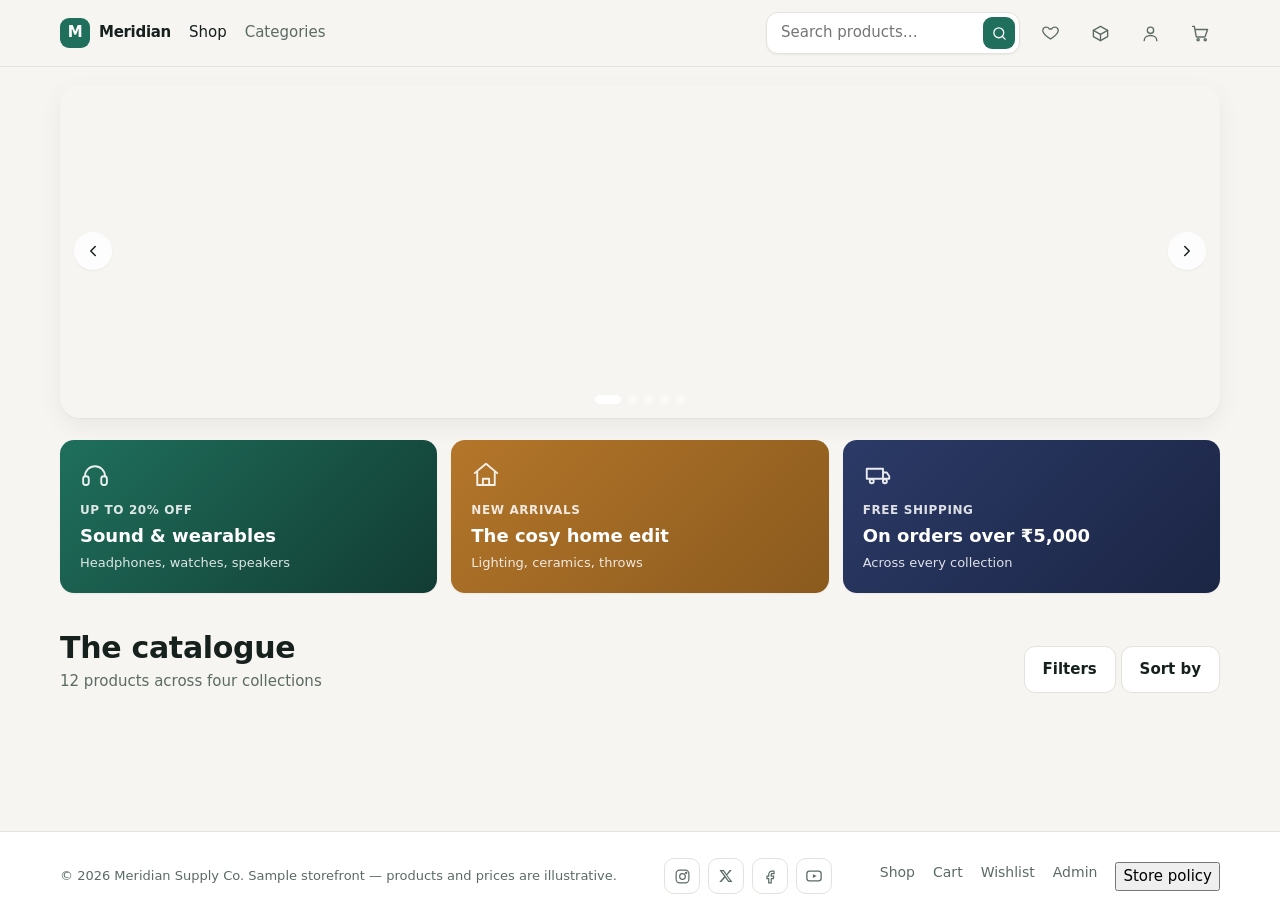
==== commit 6b2f2c4c: "Add files via upload" ====
--- a/index.html
+++ b/index.html
@@ -17,10 +17,9 @@
       <nav class="main-nav" aria-label="Primary">
         <a href="index.html" aria-current="page">Shop</a>
         <a href="index.html#catalogue" data-scroll>Categories</a>
-        <a href="html/admin.html">Admin</a>
       </nav>
       <div class="header-actions">
-        <form class="search" role="search" action="index.html" method="get" id="search-form">
+        <form class="search" role="search" action="html/search.html" method="get" id="search-form">
           <input type="search" id="search-input" name="q" placeholder="Search products…" aria-label="Search products" autocomplete="off" />
           <button type="submit" aria-label="Search">
             <svg width="17" height="17" viewBox="0 0 24 24" fill="none" stroke="currentColor" stroke-width="1.8" stroke-linecap="round"><circle cx="11" cy="11" r="7"/><path d="m20 20-3.5-3.5"/></svg>
@@ -65,13 +64,52 @@
           <h2>The catalogue</h2>
           <p><span id="result-count">12</span> products across <span id="collection-count">four</span> collections</p>
         </div>
+        <div class="head-actions">
+          <button type="button" class="btn btn-outline" id="open-filters" aria-expanded="false">Filters</button>
+          <button type="button" class="btn btn-outline" id="open-price" aria-expanded="false">Sort by</button>
+        </div>
       </div>
 
       <div class="filters" id="filters" role="group" aria-label="Filter by category"></div>
 
+      <div class="filters sub-filters" id="sub-filters" role="group" aria-label="Filter by sub-category" hidden></div>
+
+      <div class="variant-filters" id="variant-filters" hidden>
+        <div class="vf-head">
+          <span class="vf-title" id="vf-title">Filters</span>
+          <span class="vf-head-actions">
+            <button type="button" class="vf-clear" id="clear-filters" hidden>Clear</button>
+            <button type="button" class="vf-close" id="close-filters" aria-label="Close filters">✕</button>
+          </span>
+        </div>
+        <div class="vf-groups" id="vf-groups" role="group" aria-label="Filter by product options"></div>
+        <div class="vf-foot" id="vf-foot" hidden>
+          <button type="button" class="btn btn-primary" id="see-products" hidden>See Products</button>
+        </div>
+      </div>
+
+      <div class="variant-filters price-panel" id="price-panel" hidden>
+        <div class="vf-head">
+          <span class="vf-title">Sort by price range</span>
+          <span class="vf-head-actions">
+            <button type="button" class="vf-clear" id="price-clear" hidden>Clear</button>
+            <button type="button" class="vf-close" id="close-price" aria-label="Close price range">✕</button>
+          </span>
+        </div>
+        <div class="price-fields">
+          <label class="price-field"><span>Minimum (₹)</span><input id="price-min" type="number" min="0" step="1" inputmode="numeric" placeholder="0" /></label>
+          <span class="price-dash" aria-hidden="true">–</span>
+          <label class="price-field"><span>Maximum (₹)</span><input id="price-max" type="number" min="0" step="1" inputmode="numeric" placeholder="Any" /></label>
+        </div>
+        <p class="price-error" id="price-error" hidden></p>
+        <div class="vf-foot">
+          <button type="button" class="btn btn-primary" id="apply-price">Continue</button>
+        </div>
+      </div>
+
       <div class="grid" id="grid" aria-live="polite"></div>
 
-      <p id="no-results" class="empty" hidden>No products match your search or category.</p>
+      <p id="no-results" class="empty" hidden>No products match your search, category, filters or price range.</p>
     </section>
   </main>
 
@@ -91,130 +129,32 @@
         <a href="html/cart.html">Cart</a>
         <a href="html/wishlist.html">Wishlist</a>
         <a href="html/admin.html">Admin</a>
+        <button type="button" data-policy-open aria-haspopup="dialog">Store policy</button>
       </nav>
     </div>
   </footer>
 
+  <script src="js/images.js"></script>
   <script src="js/products.js"></script>
   <script src="js/store.js"></script>
+  <script src="js/catalogue.js"></script>
   <script>
-    const params = new URLSearchParams(location.search);
-    let activeCategory = CATEGORIES.includes(params.get("cat")) ? params.get("cat") : "All";
-    let query = (params.get("q") || "").trim().toLowerCase();
-
-    const searchInput = document.getElementById("search-input");
-    searchInput.value = query ? params.get("q") : "";
-
-    function matches(p) {
-      if (activeCategory !== "All" && p.category !== activeCategory) return false;
-      if (!query) return true;
-      const hay = p.name + " " + p.category + " " + p.desc + " " + (p.sku || "") + " " + (Array.isArray(p.tags) ? p.tags.join(" ") : "");
-      return hay.toLowerCase().includes(query);
-    }
-
-    function cardHTML(p) {
-      const badge = p.badge ? `<span class="badge">${p.badge}</span>` : "";
-      const d = productDiscount(p);
-      const now = priceOf(p);
-      const was = d && now !== p.price
-        ? `<span class="was">${money(p.price)}</span>`
-        : (p.was ? `<span class="was">${money(p.was)}</span>` : "");
-      const wished = inWishlist(p.id);
-      return `
-        <article class="card">
-          <a class="card-media" href="html/product.html?id=${p.id}" style="${productMediaStyle(p)}" aria-label="${p.name}">
-            ${badge}
-            ${productMediaIcon(p)}
-          </a>
-          <div class="card-body">
-            <span class="card-cat">${p.category}</span>
-            <a class="card-title" href="html/product.html?id=${p.id}">${p.name}</a>
-            <div class="card-rating">${starsHTML(p.rating, { size: 13, showValue: false })}<span class="rc">${p.rating.toFixed(1)} · ${p.reviewCount}</span></div>
-            <div class="card-foot">
-              <span class="price">${money(now)}${was}</span>
-              <span style="display:flex;gap:6px;align-items:center">
-                <button class="add-btn wish-btn ${wished ? "added" : ""}" data-wish="${p.id}" aria-label="${wished ? "Remove" : "Add"} ${p.name} ${wished ? "from" : "to"} wishlist" aria-pressed="${wished}" title="Wishlist">${wished ? "♥" : "♡"}</button>
-                <button class="add-btn" data-add="${p.id}" aria-label="Add ${p.name} to cart" title="Add to cart">+</button>
-              </span>
-            </div>
-          </div>
-        </article>`;
-    }
-
-    function renderFilters() {
-      const wrap = document.getElementById("filters");
-      wrap.innerHTML = CATEGORIES.map((c) =>
-        `<button class="chip" data-cat="${c}" aria-pressed="${c === activeCategory}">${c}</button>`
-      ).join("");
-      wrap.querySelectorAll("[data-cat]").forEach((btn) => {
-        btn.addEventListener("click", () => {
-          activeCategory = btn.getAttribute("data-cat");
-          renderFilters();
-          renderGrid();
-        });
-      });
-    }
-
     function gridBannerHTML() {
       const g = getGridBanner();
       if (!g.enabled) return "";
       const bg = g.image
-        ? ` style="background-image:linear-gradient(rgba(0,0,0,.25),rgba(0,0,0,.45)),url('${esc(g.image)}');background-size:cover;background-position:center"`
+        ? ` style="background-image:url('${esc(resolveImageUrl(g.image))}');background-size:cover;background-position:center"`
         : "";
       const href = g.linkType === "none" ? "" : bannerHref({ linkType: g.linkType, target: g.target });
       const cta = (g.ctaLabel && href) ? `<a class="btn btn-light gb-cta" href="${esc(href)}">${esc(g.ctaLabel)}</a>` : "";
       return `
-        <div class="grid-banner" role="region" aria-label="${esc(g.name)}"${bg}>
+        <div class="grid-banner${g.image ? " has-image" : ""}" role="region" aria-label="${esc(g.name)}"${bg}>
           <div class="gb-inner">
             <span class="gb-name">${esc(g.name)}</span>
             ${cta}
           </div>
         </div>`;
     }
-
-    function renderGrid() {
-      const grid = document.getElementById("grid");
-      const list = PRODUCTS.filter(matches);
-      const cards = list.map(cardHTML);
-      if (cards.length >= 4) cards.splice(Math.ceil(cards.length / 2), 0, gridBannerHTML());
-      grid.innerHTML = cards.join("");
-      document.getElementById("result-count").textContent = String(list.length);
-      document.getElementById("collection-count").textContent = String(CATEGORIES.length - 1);
-      document.getElementById("no-results").hidden = list.length !== 0;
-
-      grid.querySelectorAll("[data-add]").forEach((btn) => {
-        btn.addEventListener("click", () => {
-          const id = btn.getAttribute("data-add");
-          addToCart(id, 1);
-          btn.classList.add("added");
-          btn.textContent = "✓";
-          toast(`Added ${getProduct(id).name} to cart`);
-          setTimeout(() => { btn.classList.remove("added"); btn.textContent = "+"; }, 1000);
-        });
-      });
-      grid.querySelectorAll("[data-wish]").forEach((btn) => {
-        btn.addEventListener("click", () => {
-          const id = btn.getAttribute("data-wish");
-          const now = toggleWishlist(id);
-          btn.classList.toggle("added", now);
-          btn.textContent = now ? "♥" : "♡";
-          btn.setAttribute("aria-pressed", String(now));
-          toast(now ? `Saved ${getProduct(id).name} to wishlist` : `Removed ${getProduct(id).name} from wishlist`);
-        });
-      });
-    }
-
-    // Live search on this page; the form also works without JS via ?q=.
-    searchInput.addEventListener("input", () => {
-      query = searchInput.value.trim().toLowerCase();
-      renderGrid();
-    });
-    document.getElementById("search-form").addEventListener("submit", (e) => {
-      e.preventDefault();
-      query = searchInput.value.trim().toLowerCase();
-      renderGrid();
-      document.getElementById("catalogue").scrollIntoView({ behavior: "smooth" });
-    });
 
     // Promotional banners, rendered from the admin-configurable list.
     const TAG_ICON = '<svg viewBox="0 0 24 24" fill="none" stroke="currentColor" stroke-width="1.5" stroke-linecap="round" stroke-linejoin="round"><path d="M3 7h13v8H3zM16 10h3l2 3v2h-5z"/><circle cx="7" cy="17" r="1.6"/><circle cx="17.5" cy="17" r="1.6"/></svg>';
@@ -239,8 +179,8 @@
         if (b.linkType === "category") attrs.push(`data-banner-cat="${esc(b.target)}"`);
         if (b.linkType === "scroll") attrs.push("data-scroll");
         if (b.linkType === "url") attrs.push('target="_blank" rel="noopener"');
-        const img = b.image ? ` style="background-image:linear-gradient(rgba(0,0,0,.15),rgba(0,0,0,.45)),url('${esc(b.image)}');background-size:cover;background-position:center"` : "";
-        return `<a class="banner banner-${esc(b.theme)}" href="${esc(bannerHref(b))}" ${attrs.join(" ")}${img}>
+        const img = b.image ? ` style="background-image:url('${esc(resolveImageUrl(b.image))}');background-size:cover;background-position:center"` : "";
+        return `<a class="banner banner-${esc(b.theme)}${b.image ? " has-image" : ""}" href="${esc(bannerHref(b))}" ${attrs.join(" ")}${img}>
           <span class="b-icon" aria-hidden="true">${bannerIcon(b)}</span>
           <span class="b-kicker">${esc(b.kicker)}</span>
           <span class="b-title">${esc(b.title)}</span>
@@ -255,9 +195,7 @@
     document.querySelectorAll("[data-banner-cat]").forEach((a) => {
       a.addEventListener("click", (e) => {
         e.preventDefault();
-        activeCategory = a.getAttribute("data-banner-cat");
-        renderFilters();
-        renderGrid();
+        setCatalogueCategory(a.getAttribute("data-banner-cat"));
         document.getElementById("catalogue").scrollIntoView({ behavior: "smooth", block: "start" });
       });
     });
@@ -274,13 +212,11 @@
       });
     });
 
-    renderFilters();
-    renderGrid();
-
     // Hero (auto-scrolling banner) slides, rendered from the admin slideshow.
     function slideHref(s) {
       if (s.linkType === "product") return "html/product.html?id=" + encodeURIComponent(s.target);
       if (s.linkType === "category") return "index.html?cat=" + encodeURIComponent(s.target);
+      if (s.linkType === "page") return s.target || "#";
       if (s.linkType === "url") return s.target || "#";
       return "";
     }
@@ -289,24 +225,30 @@
       const list = getHeroSlides();
       wrap.innerHTML = list.map((s, i) => {
         const bg = s.image
-          ? `background-image:linear-gradient(rgba(0,0,0,.18),rgba(0,0,0,.42)),url('${esc(s.image)}');background-size:cover;background-position:center`
-          : `background:linear-gradient(120deg, ${esc(s.grad[0])}, ${esc(s.grad[1])})`;
+          ? `background-image:url('${esc(resolveImageUrl(s.image))}');background-size:cover;background-position:center`
+          : "";
         const href = slideHref(s);
         const ext = s.linkType === "url" ? ' target="_blank" rel="noopener"' : "";
+        const overlay = href ? `<a class="slide-link" href="${esc(href)}"${ext} aria-label="${s.title ? esc(s.title) : "Open promotion"}"></a>` : "";
         const copy = (s.kicker || s.title || s.sub)
           ? `<div class="slide-copy">${s.kicker ? `<span class="s-kicker">${esc(s.kicker)}</span>` : ""}${s.title ? `<h2 class="s-title">${esc(s.title)}</h2>` : ""}${s.sub ? `<p class="s-sub">${esc(s.sub)}</p>` : ""}${href ? `<a class="btn btn-light" href="${esc(href)}"${ext}>Shop now</a>` : ""}</div>`
-          : (href ? `<a class="slide-link" href="${esc(href)}"${ext} aria-label="Open promotion"></a>` : "");
-        return `<div class="slide${i === 0 ? " active" : ""}" style="${bg}" role="group" aria-label="${i + 1} of ${list.length}">${copy}</div>`;
+          : "";
+        return `<div class="slide${i === 0 ? " active" : ""}${s.image ? " has-image" : ""}" style="${bg}" role="group" aria-label="${i + 1} of ${list.length}">${overlay}${copy}</div>`;
       }).join("");
     }
     renderHeroSlides();
 
-    // Hero carousel: 6 auto-advancing slides with animated dot indicators.
+    // Hero slideshow: auto-advancing slides with arrow buttons and animated dot
+    // indicators.
     (function initHero() {
       const hero = document.getElementById("hero");
-      const slides = Array.from(document.getElementById("hero-slider").querySelectorAll(".slide"));
+      const slider = document.getElementById("hero-slider");
+      const slides = Array.from(slider.querySelectorAll(".slide"));
       const dotsWrap = document.getElementById("hero-dots");
-      const INTERVAL = 5000;
+      const INTERVAL = 3500;
+      // One slide per this many milliseconds of wheeling: a trackpad flick or a
+      // free-spinning wheel fires dozens of events for what was meant as one move.
+      const WHEEL_COOLDOWN = 450;
       let index = 0;
       let timer = null;
 
@@ -336,6 +278,50 @@
 
       document.getElementById("hero-next").addEventListener("click", () => { next(); restart(); });
       document.getElementById("hero-prev").addEventListener("click", () => { prev(); restart(); });
+
+      // On a touchscreen a sideways flick turns the slide. Nothing is ever
+      // prevented, so a gesture that is closer to vertical than horizontal is
+      // left to the page to scroll as usual.
+      let touchX = null;
+      let touchY = null;
+      hero.addEventListener("touchstart", (e) => {
+        const t = e.changedTouches[0];
+        touchX = t.clientX;
+        touchY = t.clientY;
+        clearInterval(timer);
+      }, { passive: true });
+      hero.addEventListener("touchend", (e) => {
+        if (touchX === null) return;
+        const t = e.changedTouches[0];
+        const dx = t.clientX - touchX;
+        const dy = t.clientY - touchY;
+        touchX = null;
+        if (Math.abs(dx) >= 40 && Math.abs(dx) > Math.abs(dy)) {
+          if (dx < 0) next(); else prev();
+        }
+        restart();
+      }, { passive: true });
+      // Scrolling the page with the finger takes the gesture away from us, and
+      // then only a cancel arrives; without this the slideshow would never start
+      // advancing again.
+      hero.addEventListener("touchcancel", () => { touchX = null; restart(); }, { passive: true });
+
+      // With a mouse the wheel turns the slideshow. It holds the page still only
+      // while there is a slide left to move to: at either end the wheel belongs
+      // to the page again, so scrolling past the hero never needs a detour.
+      let lastWheel = 0;
+      hero.addEventListener("wheel", (e) => {
+        const delta = Math.abs(e.deltaX) > Math.abs(e.deltaY) ? e.deltaX : e.deltaY;
+        if (!delta) return;
+        const forward = delta > 0;
+        if (forward ? index === slides.length - 1 : index === 0) return;
+        e.preventDefault();
+        const now = Date.now();
+        if (now - lastWheel < WHEEL_COOLDOWN) return;
+        lastWheel = now;
+        if (forward) next(); else prev();
+      }, { passive: false });
+
       hero.addEventListener("mouseenter", () => clearInterval(timer));
       hero.addEventListener("mouseleave", restart);
 
